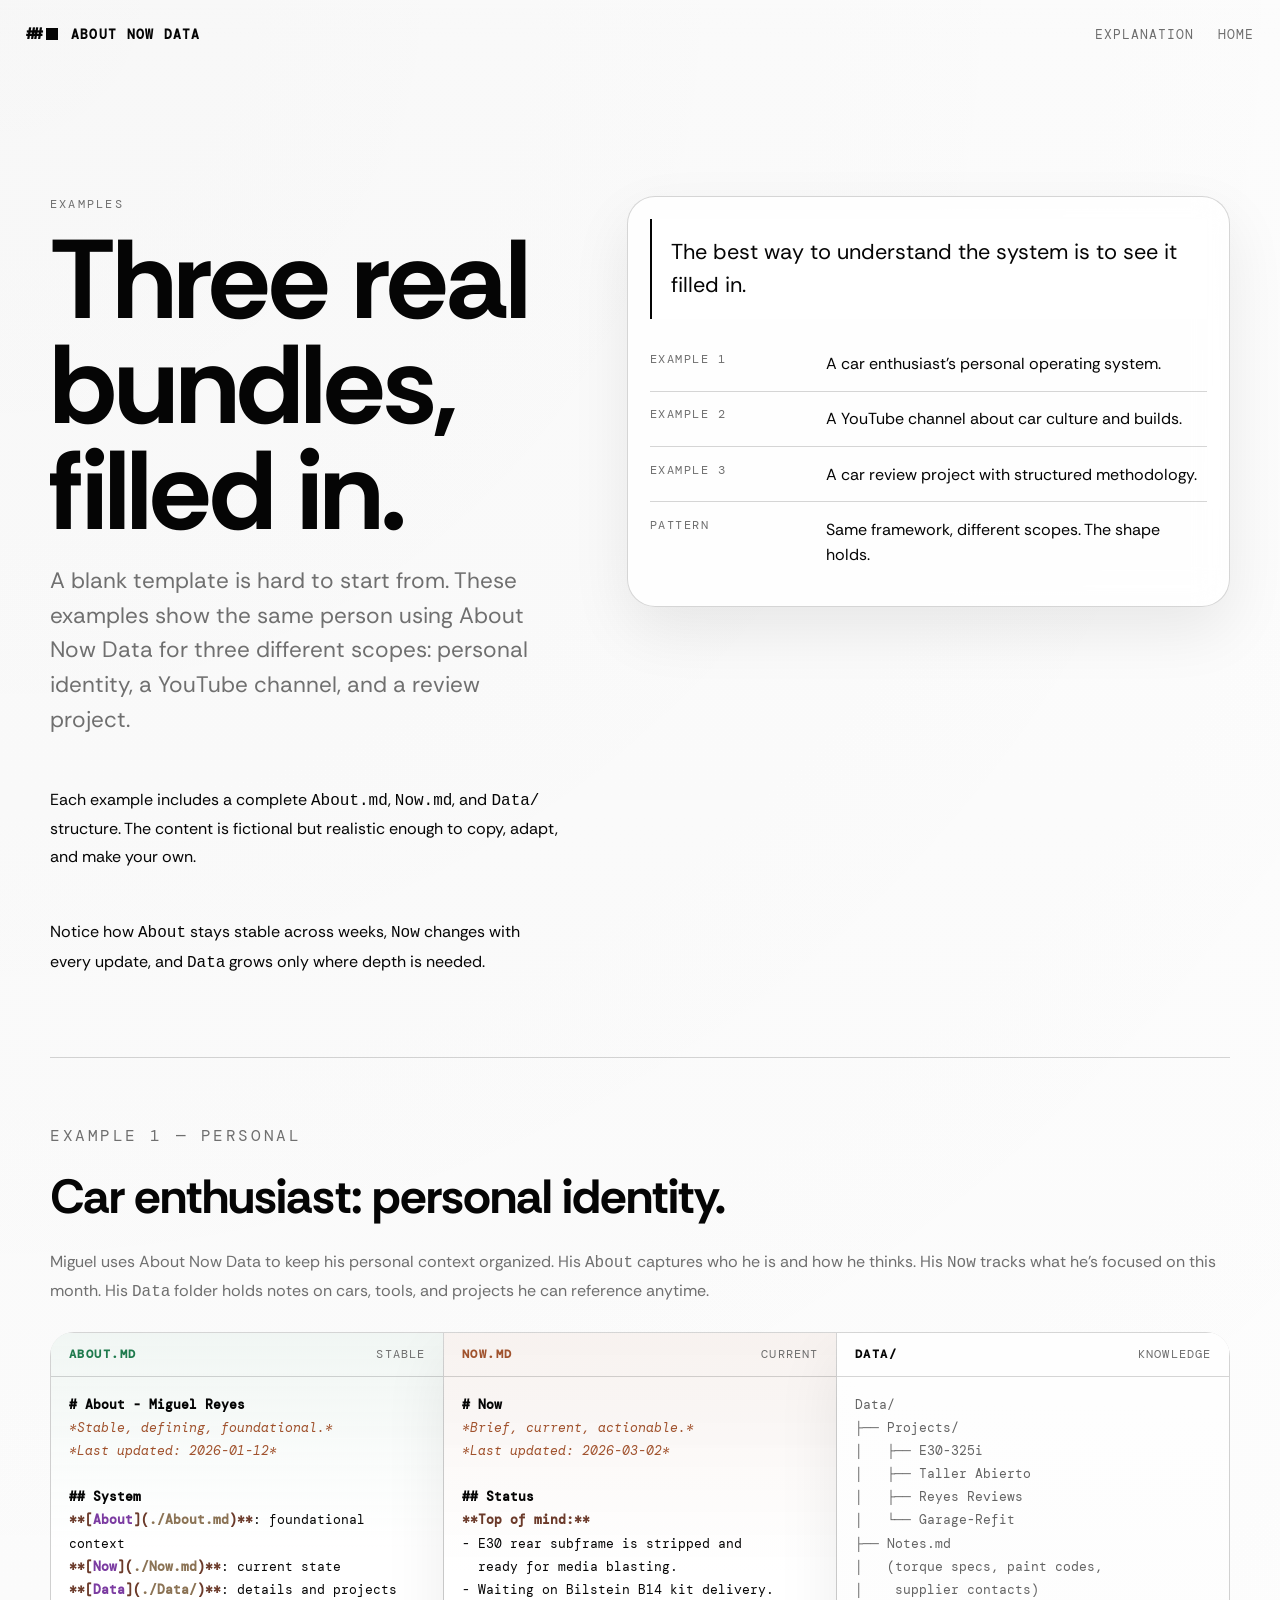
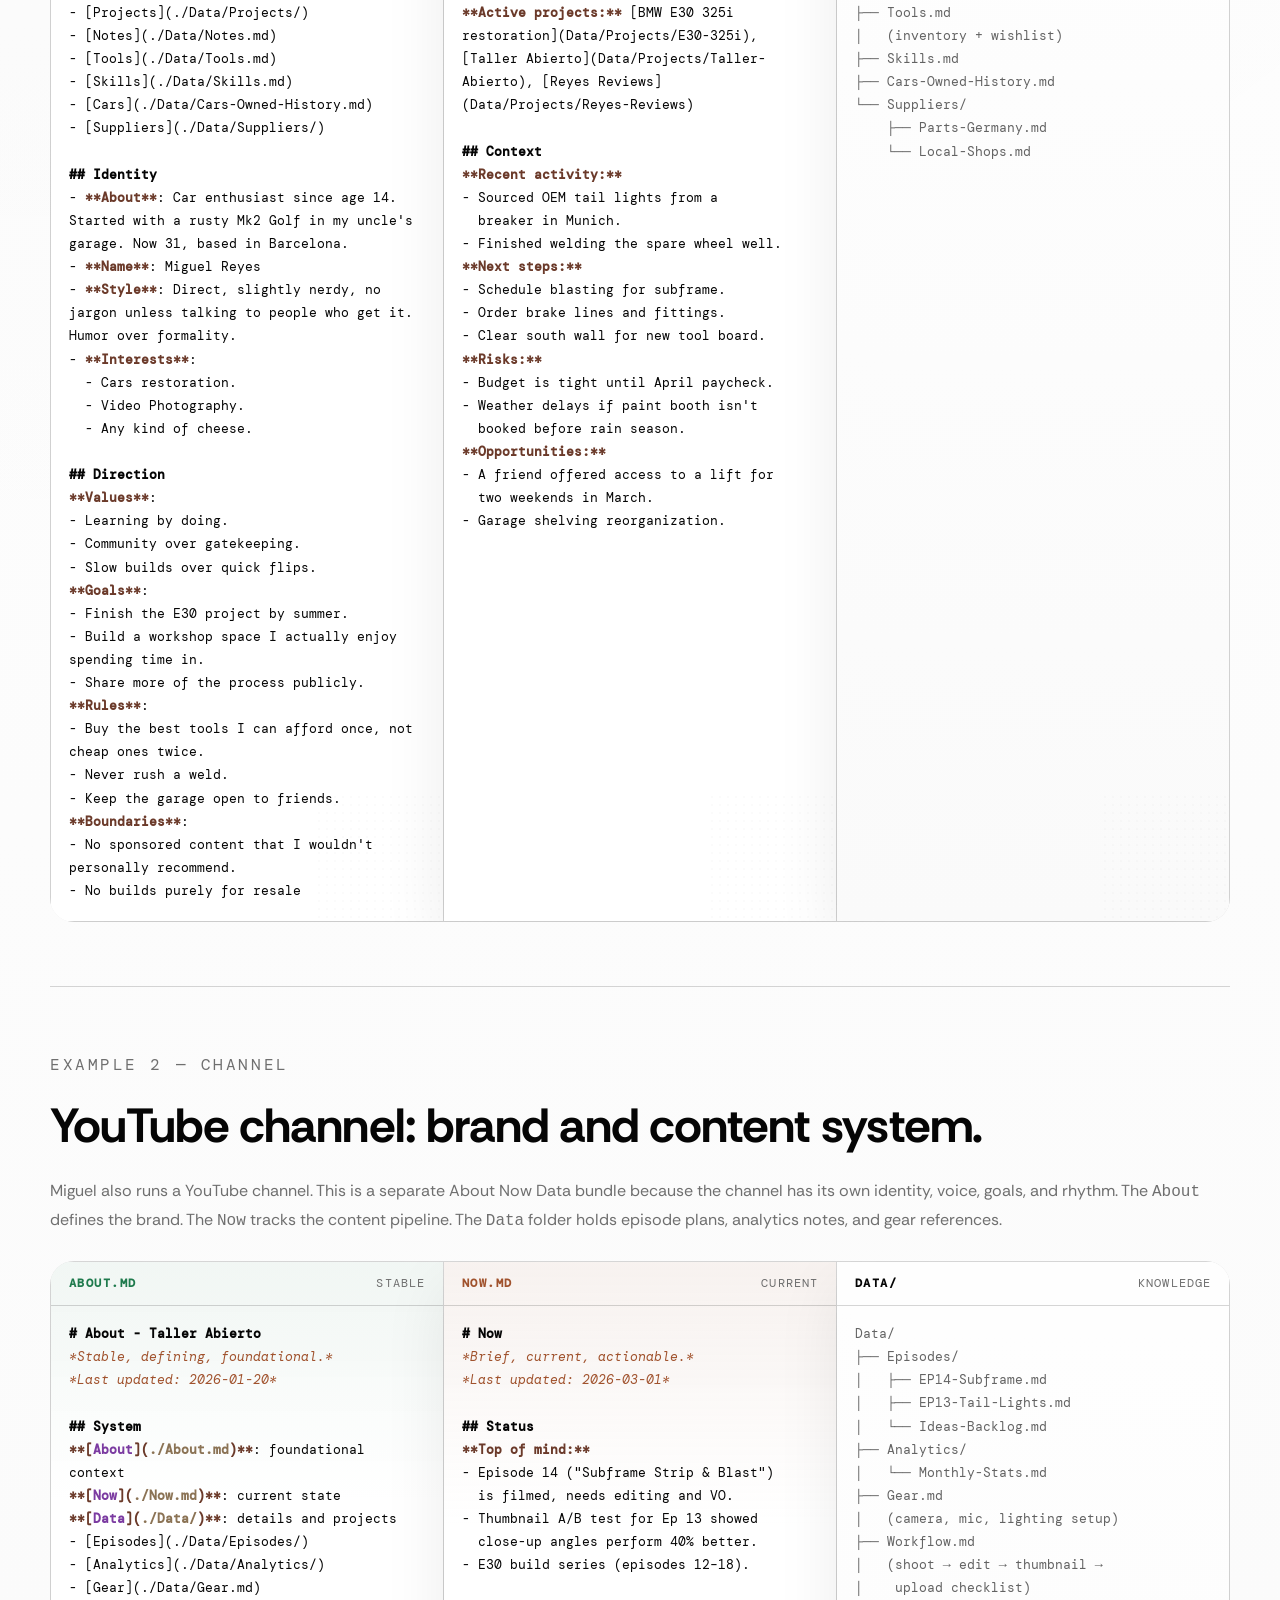
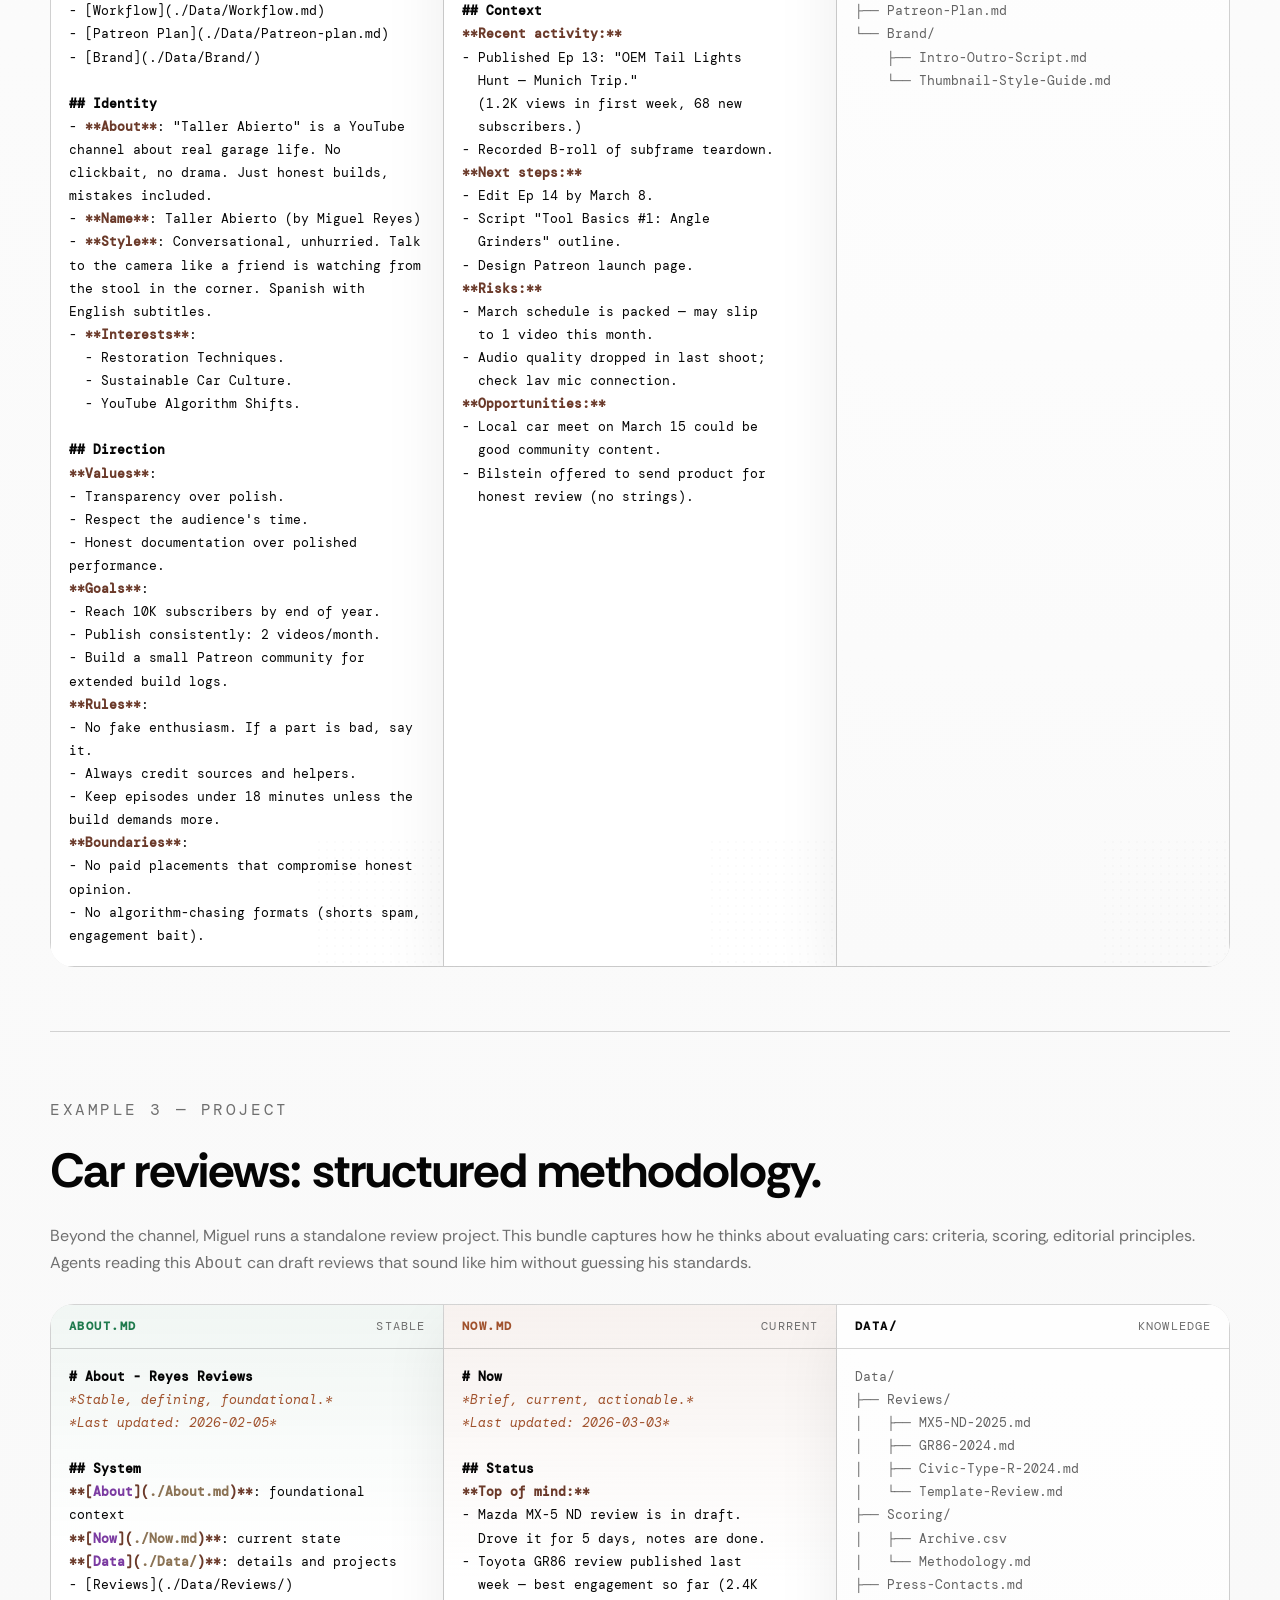
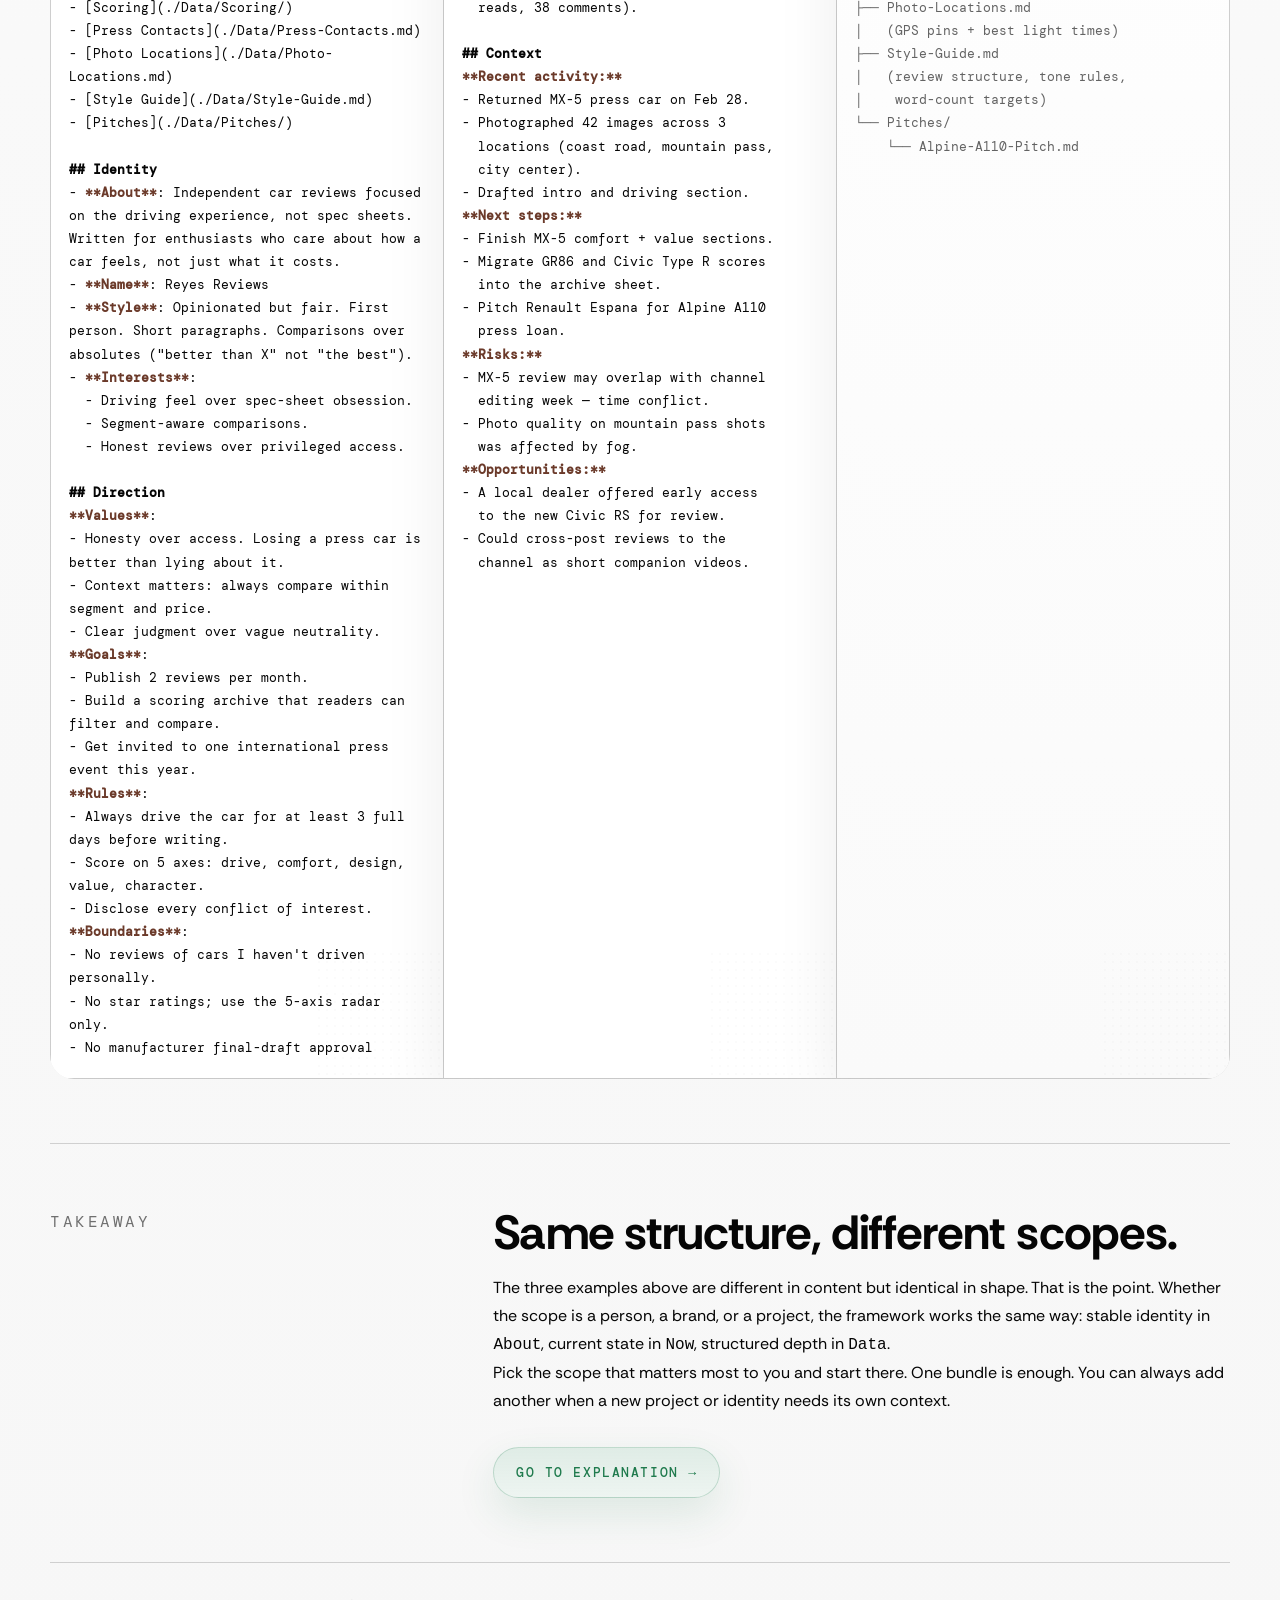
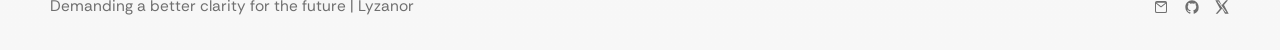
==== examples.html @ 8ea29bd3 "Align public repo with current site" ====
<!DOCTYPE html>
<html lang="en">
  <head>
    <meta charset="UTF-8" />
    <meta name="viewport" content="width=device-width, initial-scale=1.0" />
    <title>Examples | About Now Data</title>
    <link rel="preconnect" href="https://fonts.googleapis.com" />
    <link rel="preconnect" href="https://fonts.gstatic.com" crossorigin />
    <link
      href="https://fonts.googleapis.com/css2?family=DM+Mono:wght@400;500&family=Rethink+Sans:wght@400;500;600;700&display=swap"
      rel="stylesheet"
    />
    <link
      rel="icon"
      href="data:image/svg+xml,%3Csvg xmlns='http://www.w3.org/2000/svg' viewBox='0 0 64 64'%3E%3Crect width='64' height='64' rx='16' fill='%23050505'/%3E%3Cg fill='%23ffffff'%3E%3Crect x='9' y='18' width='4' height='28' rx='1'/%3E%3Crect x='17' y='18' width='4' height='28' rx='1'/%3E%3Crect x='5' y='24' width='20' height='4' rx='1'/%3E%3Crect x='5' y='36' width='20' height='4' rx='1'/%3E%3Crect x='28' y='18' width='4' height='28' rx='1'/%3E%3Crect x='36' y='18' width='4' height='28' rx='1'/%3E%3Crect x='24' y='24' width='20' height='4' rx='1'/%3E%3Crect x='24' y='36' width='20' height='4' rx='1'/%3E%3Crect x='47' y='20' width='12' height='24' rx='1.5'/%3E%3C/g%3E%3C/svg%3E"
    />
    <link rel="stylesheet" href="shared.css" />
    <style>
      /* ── examples.html: page-specific styles ── */

      .example-block {
        display: grid;
        gap: 1.6rem;
      }

      .example-intro {
        display: grid;
        gap: 0.6rem;
      }

      .example-intro p {
        color: var(--muted);
        line-height: 1.7;
      }

      .file-grid {
        display: grid;
        grid-template-columns: repeat(3, minmax(0, 1fr));
        gap: 1px;
        padding: 1px;
        overflow: hidden;
        border-radius: calc(var(--radius) + 2px);
        background: rgba(5, 5, 5, 0.14);
      }

      .file-card {
        position: relative;
        display: grid;
        align-content: start;
        gap: 0;
        border: 0;
        border-radius: 0;
        background: linear-gradient(180deg, rgba(255, 255, 255, 0.98), var(--surface-soft));
        box-shadow: var(--shadow);
        overflow: hidden;
        transition: background-color 150ms var(--ease);
      }

      .file-card::before {
        content: "";
        position: absolute;
        right: -2rem;
        bottom: -2rem;
        width: 10rem;
        height: 10rem;
        background-image: radial-gradient(circle, rgba(5, 5, 5, 0.12) 0.8px, transparent 0.8px);
        background-size: 8px 8px;
        opacity: 0.14;
        pointer-events: none;
      }

      .file-card--about {
        border-color: rgba(31, 122, 77, 0.22);
        background:
          linear-gradient(180deg, rgba(31, 122, 77, 0.06), rgba(255, 255, 255, 0.96) 18%),
          rgba(255, 255, 255, 0.98);
      }

      .file-card--now {
        border-color: rgba(160, 82, 45, 0.18);
        background:
          linear-gradient(180deg, rgba(160, 82, 45, 0.07), rgba(255, 255, 255, 0.96) 20%),
          rgba(255, 255, 255, 0.98);
      }

      .file-card__header {
        display: flex;
        align-items: center;
        justify-content: space-between;
        gap: 1rem;
        padding: 0.85rem 1.1rem;
        border-bottom: 1px solid var(--line);
      }

      .file-card__name {
        font-family: var(--font-mono);
        font-size: 0.78rem;
        letter-spacing: 0.12em;
        text-transform: uppercase;
        font-weight: 600;
      }

      .file-card--about .file-card__name {
        color: var(--accent);
      }

      .file-card--now .file-card__name {
        color: #a0522d;
      }

      .file-card__tag {
        font-family: var(--font-mono);
        font-size: 0.72rem;
        letter-spacing: 0.1em;
        text-transform: uppercase;
        color: var(--muted);
      }

      .file-card__body {
        padding: 1rem 1.1rem 1.2rem;
      }

      .file-card pre {
        margin: 0;
        white-space: pre-wrap;
        word-break: break-word;
        font-family: var(--font-mono);
        font-size: 0.84rem;
        line-height: 1.72;
        color: var(--fg);
      }

      .file-card--data pre {
        color: rgba(5, 5, 5, 0.62);
      }

      .md-h {
        font-weight: 700;
        color: var(--fg);
      }

      .file-card__body b {
        font-weight: 700;
        color: #6b3a2a;
      }

      .md-em {
        font-style: italic;
        color: #a0522d;
      }

      .md-link {
        color: #7b3ba1;
      }

      .md-url {
        color: #8b7355;
      }

      .footer {
        display: flex;
        flex-wrap: nowrap;
        justify-content: space-between;
        align-items: center;
        gap: 1.25rem;
        padding: 2rem 0 0.5rem;
        border-top: 1px solid var(--line);
        color: var(--muted);
        font-family: var(--font-mono);
        font-size: 0.78rem;
        letter-spacing: 0.06em;
        text-transform: uppercase;
      }

      .file-card:hover {
        background: #ffffff;
      }

      .footer__social {
        display: flex;
        align-items: center;
        gap: 0.9rem;
      }

      .footer__social-link {
        display: inline-flex;
        align-items: center;
        justify-content: center;
      }

      .footer__icon {
        width: 1rem;
        height: 1rem;
      }

      .footer__credit {
        margin: 0;
        color: var(--muted);
        font-family: var(--font-sans);
        font-size: 0.96rem;
        letter-spacing: normal;
        line-height: 1.5;
        text-transform: none;
      }

      .examples-next {
        display: flex;
        justify-content: flex-start;
        padding-top: 0.8rem;
      }

      .examples-next__link {
        display: inline-flex;
        align-items: center;
        justify-content: center;
        gap: 0.7rem;
        padding: 1rem 1.35rem;
        border: 1px solid rgba(31, 122, 77, 0.22);
        border-radius: 999px;
        background:
          linear-gradient(180deg, rgba(31, 122, 77, 0.14), rgba(31, 122, 77, 0.08)),
          rgba(255, 255, 255, 0.98);
        color: var(--accent);
        box-shadow: 0 16px 40px rgba(31, 122, 77, 0.12);
        font-family: var(--font-mono);
        font-size: 0.82rem;
        font-weight: 500;
        letter-spacing: 0.12em;
        text-transform: uppercase;
        transition:
          transform 180ms ease,
          box-shadow 180ms ease,
          border-color 180ms ease,
          background 180ms ease;
      }

      .examples-next__link:hover,
      .examples-next__link:focus-visible {
        color: #ffffff;
        border-color: rgba(31, 122, 77, 0.34);
        background: linear-gradient(180deg, #1f7a4d, #17623d);
        box-shadow: 0 22px 46px rgba(31, 122, 77, 0.2);
        transform: translateY(-2px);
      }

      @media (max-width: 980px) {
        .hero,
        .section {
          grid-template-columns: 1fr;
        }

        .hero {
          min-height: auto;
        }

        .file-grid {
          grid-template-columns: 1fr;
        }
      }

      @media (max-width: 640px) {
        .page {
          width: min(calc(100% - 1.25rem), var(--content-width));
          padding-top: 5rem;
        }

        .nav {
          padding: 1rem 0.625rem;
        }

        .nav__brand,
        .nav__link {
          font-size: 0.78rem;
        }

        .nav__links {
          gap: 1rem;
        }

        .panel-grid__row {
          grid-template-columns: 1fr;
        }

        .footer {
          flex-wrap: wrap;
        }
      }
    </style>
  </head>
  <body>
    <nav class="nav" aria-label="Primary">
      <a class="nav__brand" href="index.html" aria-label="About Now Data">
        <span class="brand-mark" aria-hidden="true">
          <span class="brand-mark__hash">##</span>
          <span class="brand-mark__block"></span>
        </span>
        <span class="brand-text">About Now Data</span>
      </a>
      <div class="nav__links">
        <a class="nav__link" href="learn.html">Explanation</a>
        <a class="nav__link" href="index.html">Home</a>
      </div>
    </nav>

    <main class="page">
      <section class="hero" aria-labelledby="examples-title">
        <div>
          <p class="eyebrow">Examples</p>
          <h1 id="examples-title">Three real bundles, filled in.</h1>
          <p class="hero__lead">
            A blank template is hard to start from. These examples show the same person using About Now Data for three
            different scopes: personal identity, a YouTube channel, and a review project.
          </p>
          <div class="hero__summary">
            <p>
              Each example includes a complete <code>About.md</code>, <code>Now.md</code>, and <code>Data/</code>
              structure. The content is fictional but realistic enough to copy, adapt, and make your own.
            </p>
            <p>
              Notice how <code>About</code> stays stable across weeks, <code>Now</code> changes with every update,
              and <code>Data</code> grows only where depth is needed.
            </p>
          </div>
        </div>

        <div class="hero__panel">
          <p class="quote">The best way to understand the system is to see it filled in.</p>
          <dl class="panel-grid">
            <div class="panel-grid__row">
              <dt>Example 1</dt>
              <dd>A car enthusiast's personal operating system.</dd>
            </div>
            <div class="panel-grid__row">
              <dt>Example 2</dt>
              <dd>A YouTube channel about car culture and builds.</dd>
            </div>
            <div class="panel-grid__row">
              <dt>Example 3</dt>
              <dd>A car review project with structured methodology.</dd>
            </div>
            <div class="panel-grid__row">
              <dt>Pattern</dt>
              <dd>Same framework, different scopes. The shape holds.</dd>
            </div>
          </dl>
        </div>
      </section>

      <!-- ─── EXAMPLE 1: Car Enthusiast ─── -->

      <section class="section section--feature" aria-labelledby="example1-title">
        <p class="section__label">Example 1 &mdash; Personal</p>
        <div class="section__body section__body--wide">
          <div class="example-block">
            <div class="example-intro">
              <h2 id="example1-title">Car enthusiast: personal identity.</h2>
              <p>
                Miguel uses About Now Data to keep his personal context organized. His <code>About</code> captures who
                he is and how he thinks. His <code>Now</code> tracks what he's focused on this month. His
                <code>Data</code> folder holds notes on cars, tools, and projects he can reference anytime.
              </p>
            </div>

            <div class="file-grid">
              <article class="file-card file-card--about">
                <header class="file-card__header">
                  <span class="file-card__name">About.md</span>
                  <span class="file-card__tag">Stable</span>
                </header>
                <div class="file-card__body">
                  <pre># About - Miguel Reyes
*Stable, defining, foundational.*
*Last updated: 2026-01-12*

## System
**[About](./About.md)**: foundational context
**[Now](./Now.md)**: current state
**[Data](./Data/)**: details and projects
- [Projects](./Data/Projects/)
- [Notes](./Data/Notes.md)
- [Tools](./Data/Tools.md)
- [Skills](./Data/Skills.md)
- [Cars](./Data/Cars-Owned-History.md)
- [Suppliers](./Data/Suppliers/)

## Identity
- **About**: Car enthusiast since age 14. Started with a rusty Mk2 Golf in my uncle's garage. Now 31, based in Barcelona.
- **Name**: Miguel Reyes
- **Style**: Direct, slightly nerdy, no jargon unless talking to people who get it. Humor over formality.
- **Interests**:
  - Cars restoration.
  - Video Photography.
  - Any kind of cheese.

## Direction
**Values**:
- Learning by doing.
- Community over gatekeeping.
- Slow builds over quick flips.
**Goals**:
- Finish the E30 project by summer.
- Build a workshop space I actually enjoy spending time in.
- Share more of the process publicly.
**Rules**:
- Buy the best tools I can afford once, not cheap ones twice.
- Never rush a weld.
- Keep the garage open to friends.
**Boundaries**:
- No sponsored content that I wouldn't personally recommend.
- No builds purely for resale</pre>
                </div>
              </article>

              <article class="file-card file-card--now">
                <header class="file-card__header">
                  <span class="file-card__name">Now.md</span>
                  <span class="file-card__tag">Current</span>
                </header>
                <div class="file-card__body">
                  <pre># Now
*Brief, current, actionable.*
*Last updated: 2026-03-02*

## Status
**Top of mind:**
- E30 rear subframe is stripped and
  ready for media blasting.
- Waiting on Bilstein B14 kit delivery.
**Active projects:** [BMW E30 325i restoration](Data/Projects/E30-325i), [Taller Abierto](Data/Projects/Taller-Abierto), [Reyes Reviews](Data/Projects/Reyes-Reviews)

## Context
**Recent activity:**
- Sourced OEM tail lights from a
  breaker in Munich.
- Finished welding the spare wheel well.
**Next steps:**
- Schedule blasting for subframe.
- Order brake lines and fittings.
- Clear south wall for new tool board.
**Risks:**
- Budget is tight until April paycheck.
- Weather delays if paint booth isn't
  booked before rain season.
**Opportunities:**
- A friend offered access to a lift for
  two weekends in March.
- Garage shelving reorganization.</pre>
                </div>
              </article>

              <article class="file-card file-card--data">
                <header class="file-card__header">
                  <span class="file-card__name">Data/</span>
                  <span class="file-card__tag">Knowledge</span>
                </header>
                <div class="file-card__body">
                  <pre>Data/
├── Projects/
│   ├── E30-325i
│   ├── Taller Abierto
│   ├── Reyes Reviews
│   └── Garage-Refit
├── Notes.md
│   (torque specs, paint codes,
│    supplier contacts)
├── Tools.md
│   (inventory + wishlist)
├── Skills.md
├── Cars-Owned-History.md
└── Suppliers/
    ├── Parts-Germany.md
    └── Local-Shops.md</pre>
                </div>
              </article>
            </div>
          </div>
        </div>
      </section>

      <!-- ─── EXAMPLE 2: YouTube Channel ─── -->

      <section class="section section--feature" aria-labelledby="example2-title">
        <p class="section__label">Example 2 &mdash; Channel</p>
        <div class="section__body section__body--wide">
          <div class="example-block">
            <div class="example-intro">
              <h2 id="example2-title">YouTube channel: brand and content system.</h2>
              <p>
                Miguel also runs a YouTube channel. This is a separate About Now Data bundle because the channel has
                its own identity, voice, goals, and rhythm. The <code>About</code> defines the brand. The
                <code>Now</code> tracks the content pipeline. The <code>Data</code> folder holds episode plans,
                analytics notes, and gear references.
              </p>
            </div>

            <div class="file-grid">
              <article class="file-card file-card--about">
                <header class="file-card__header">
                  <span class="file-card__name">About.md</span>
                  <span class="file-card__tag">Stable</span>
                </header>
                <div class="file-card__body">
                  <pre># About - Taller Abierto
*Stable, defining, foundational.*
*Last updated: 2026-01-20*

## System
**[About](./About.md)**: foundational context
**[Now](./Now.md)**: current state
**[Data](./Data/)**: details and projects
- [Episodes](./Data/Episodes/)
- [Analytics](./Data/Analytics/)
- [Gear](./Data/Gear.md)
- [Workflow](./Data/Workflow.md)
- [Patreon Plan](./Data/Patreon-plan.md)
- [Brand](./Data/Brand/)

## Identity
- **About**: "Taller Abierto" is a YouTube channel about real garage life. No clickbait, no drama. Just honest builds, mistakes included.
- **Name**: Taller Abierto (by Miguel Reyes)
- **Style**: Conversational, unhurried. Talk to the camera like a friend is watching from the stool in the corner. Spanish with English subtitles.
- **Interests**:
  - Restoration Techniques.
  - Sustainable Car Culture.
  - YouTube Algorithm Shifts.

## Direction
**Values**:
- Transparency over polish.
- Respect the audience's time.
- Honest documentation over polished performance.
**Goals**:
- Reach 10K subscribers by end of year.
- Publish consistently: 2 videos/month.
- Build a small Patreon community for extended build logs.
**Rules**:
- No fake enthusiasm. If a part is bad, say it.
- Always credit sources and helpers.
- Keep episodes under 18 minutes unless the build demands more.
**Boundaries**:
- No paid placements that compromise honest opinion.
- No algorithm-chasing formats (shorts spam, engagement bait).</pre>
                </div>
              </article>

              <article class="file-card file-card--now">
                <header class="file-card__header">
                  <span class="file-card__name">Now.md</span>
                  <span class="file-card__tag">Current</span>
                </header>
                <div class="file-card__body">
                  <pre># Now
*Brief, current, actionable.*
*Last updated: 2026-03-01*

## Status
**Top of mind:**
- Episode 14 ("Subframe Strip &amp; Blast")
  is filmed, needs editing and VO.
- Thumbnail A/B test for Ep 13 showed
  close-up angles perform 40% better.
- E30 build series (episodes 12–18).

## Context
**Recent activity:**
- Published Ep 13: "OEM Tail Lights
  Hunt — Munich Trip."
  (1.2K views in first week, 68 new
  subscribers.)
- Recorded B-roll of subframe teardown.
**Next steps:**
- Edit Ep 14 by March 8.
- Script "Tool Basics #1: Angle
  Grinders" outline.
- Design Patreon launch page.
**Risks:**
- March schedule is packed — may slip
  to 1 video this month.
- Audio quality dropped in last shoot;
  check lav mic connection.
**Opportunities:**
- Local car meet on March 15 could be
  good community content.
- Bilstein offered to send product for
  honest review (no strings).</pre>
                </div>
              </article>

              <article class="file-card file-card--data">
                <header class="file-card__header">
                  <span class="file-card__name">Data/</span>
                  <span class="file-card__tag">Knowledge</span>
                </header>
                <div class="file-card__body">
                  <pre>Data/
├── Episodes/
│   ├── EP14-Subframe.md
│   ├── EP13-Tail-Lights.md
│   └── Ideas-Backlog.md
├── Analytics/
│   └── Monthly-Stats.md
├── Gear.md
│   (camera, mic, lighting setup)
├── Workflow.md
│   (shoot → edit → thumbnail →
│    upload checklist)
├── Patreon-Plan.md
└── Brand/
    ├── Intro-Outro-Script.md
    └── Thumbnail-Style-Guide.md</pre>
                </div>
              </article>
            </div>
          </div>
        </div>
      </section>

      <!-- ─── EXAMPLE 3: Car Reviews ─── -->

      <section class="section section--feature" aria-labelledby="example3-title">
        <p class="section__label">Example 3 &mdash; Project</p>
        <div class="section__body section__body--wide">
          <div class="example-block">
            <div class="example-intro">
              <h2 id="example3-title">Car reviews: structured methodology.</h2>
              <p>
                Beyond the channel, Miguel runs a standalone review project. This bundle captures how he thinks about
                evaluating cars: criteria, scoring, editorial principles. Agents reading this <code>About</code>
                can draft reviews that sound like him without guessing his standards.
              </p>
            </div>

            <div class="file-grid">
              <article class="file-card file-card--about">
                <header class="file-card__header">
                  <span class="file-card__name">About.md</span>
                  <span class="file-card__tag">Stable</span>
                </header>
                <div class="file-card__body">
                  <pre># About - Reyes Reviews
*Stable, defining, foundational.*
*Last updated: 2026-02-05*

## System
**[About](./About.md)**: foundational context
**[Now](./Now.md)**: current state
**[Data](./Data/)**: details and projects
- [Reviews](./Data/Reviews/)
- [Scoring](./Data/Scoring/)
- [Press Contacts](./Data/Press-Contacts.md)
- [Photo Locations](./Data/Photo-Locations.md)
- [Style Guide](./Data/Style-Guide.md)
- [Pitches](./Data/Pitches/)

## Identity
- **About**: Independent car reviews focused on the driving experience, not spec sheets. Written for enthusiasts who care about how a car feels, not just what it costs.
- **Name**: Reyes Reviews
- **Style**: Opinionated but fair. First person. Short paragraphs. Comparisons over absolutes ("better than X" not "the best").
- **Interests**:
  - Driving feel over spec-sheet obsession.
  - Segment-aware comparisons.
  - Honest reviews over privileged access.

## Direction
**Values**:
- Honesty over access. Losing a press car is better than lying about it.
- Context matters: always compare within segment and price.
- Clear judgment over vague neutrality.
**Goals**:
- Publish 2 reviews per month.
- Build a scoring archive that readers can filter and compare.
- Get invited to one international press event this year.
**Rules**:
- Always drive the car for at least 3 full days before writing.
- Score on 5 axes: drive, comfort, design, value, character.
- Disclose every conflict of interest.
**Boundaries**:
- No reviews of cars I haven't driven personally.
- No star ratings; use the 5-axis radar only.
- No manufacturer final-draft approval</pre>
                </div>
              </article>

              <article class="file-card file-card--now">
                <header class="file-card__header">
                  <span class="file-card__name">Now.md</span>
                  <span class="file-card__tag">Current</span>
                </header>
                <div class="file-card__body">
                  <pre># Now
*Brief, current, actionable.*
*Last updated: 2026-03-03*

## Status
**Top of mind:**
- Mazda MX-5 ND review is in draft.
  Drove it for 5 days, notes are done.
- Toyota GR86 review published last
  week — best engagement so far (2.4K
  reads, 38 comments).

## Context
**Recent activity:**
- Returned MX-5 press car on Feb 28.
- Photographed 42 images across 3
  locations (coast road, mountain pass,
  city center).
- Drafted intro and driving section.
**Next steps:**
- Finish MX-5 comfort + value sections.
- Migrate GR86 and Civic Type R scores
  into the archive sheet.
- Pitch Renault Espana for Alpine A110
  press loan.
**Risks:**
- MX-5 review may overlap with channel
  editing week — time conflict.
- Photo quality on mountain pass shots
  was affected by fog.
**Opportunities:**
- A local dealer offered early access
  to the new Civic RS for review.
- Could cross-post reviews to the
  channel as short companion videos.</pre>
                </div>
              </article>

              <article class="file-card file-card--data">
                <header class="file-card__header">
                  <span class="file-card__name">Data/</span>
                  <span class="file-card__tag">Knowledge</span>
                </header>
                <div class="file-card__body">
                  <pre>Data/
├── Reviews/
│   ├── MX5-ND-2025.md
│   ├── GR86-2024.md
│   ├── Civic-Type-R-2024.md
│   └── Template-Review.md
├── Scoring/
│   ├── Archive.csv
│   └── Methodology.md
├── Press-Contacts.md
├── Photo-Locations.md
│   (GPS pins + best light times)
├── Style-Guide.md
│   (review structure, tone rules,
│    word-count targets)
└── Pitches/
    └── Alpine-A110-Pitch.md</pre>
                </div>
              </article>
            </div>
          </div>
        </div>
      </section>

      <!-- ─── Closing ─── -->

      <section class="section" aria-labelledby="takeaway-title">
        <p class="section__label">Takeaway</p>
        <div class="section__body">
          <h2 id="takeaway-title">Same structure, different scopes.</h2>
          <p>
            The three examples above are different in content but identical in shape. That is the point. Whether the
            scope is a person, a brand, or a project, the framework works the same way: stable identity in
            <code>About</code>, current state in <code>Now</code>, structured depth in <code>Data</code>.
          </p>
          <p>
            Pick the scope that matters most to you and start there. One bundle is enough. You can always add another
            when a new project or identity needs its own context.
          </p>
          <div class="examples-next">
            <a class="examples-next__link" href="learn.html">Go to Explanation →</a>
          </div>
        </div>
      </section>

      <footer class="footer">
        <p class="footer__credit">Demanding a better clarity for the future | Lyzanor</p>
        <div class="footer__social" aria-label="Links">
          <a class="footer__social-link" href="mailto:lyzanor@gmail.com" aria-label="Email">
            <svg class="footer__icon" viewBox="0 0 24 24" aria-hidden="true">
              <path
                fill="currentColor"
                d="M3 5.75A2.75 2.75 0 0 1 5.75 3h12.5A2.75 2.75 0 0 1 21 5.75v12.5A2.75 2.75 0 0 1 18.25 21H5.75A2.75 2.75 0 0 1 3 18.25V5.75Zm2.2-.25 6.8 5.44 6.8-5.44H5.2Zm14.3 1.28-6.87 5.49a1 1 0 0 1-1.25 0L4.5 6.78v11.47c0 .69.56 1.25 1.25 1.25h12.5c.69 0 1.25-.56 1.25-1.25V6.78Z"
              />
            </svg>
          </a>
          <a class="footer__social-link" href="https://github.com/Lyzanor/aboutnowdata" target="_blank" rel="noreferrer" aria-label="GitHub">
            <svg class="footer__icon" viewBox="0 0 24 24" aria-hidden="true">
              <path
                fill="currentColor"
                d="M12 2C6.48 2 2 6.59 2 12.25c0 4.52 2.87 8.35 6.84 9.7.5.1.66-.22.66-.49 0-.24-.01-1.04-.01-1.89-2.78.62-3.37-1.21-3.37-1.21-.45-1.2-1.11-1.51-1.11-1.51-.91-.64.07-.63.07-.63 1 .07 1.53 1.06 1.53 1.06.9 1.57 2.36 1.12 2.94.86.09-.67.35-1.12.63-1.38-2.22-.26-4.56-1.15-4.56-5.1 0-1.13.39-2.05 1.03-2.77-.1-.26-.45-1.31.1-2.74 0 0 .84-.28 2.75 1.06A9.3 9.3 0 0 1 12 6.93c.85 0 1.71.12 2.51.35 1.91-1.34 2.75-1.06 2.75-1.06.55 1.43.2 2.48.1 2.74.64.72 1.03 1.64 1.03 2.77 0 3.96-2.34 4.83-4.57 5.09.36.32.69.95.69 1.92 0 1.38-.01 2.5-.01 2.84 0 .27.17.59.67.49A10.25 10.25 0 0 0 22 12.25C22 6.59 17.52 2 12 2Z"
              />
            </svg>
          </a>
          <a class="footer__social-link" href="https://x.com/lyzanor" target="_blank" rel="noreferrer" aria-label="X">
            <svg class="footer__icon" viewBox="0 0 24 24" aria-hidden="true">
              <path
                fill="currentColor"
                d="M18.244 2H21l-6.02 6.88L22 22h-5.48l-4.3-7.91L5.3 22H2.54l6.44-7.37L2 2h5.62l3.89 7.26L18.244 2Zm-.97 18h1.53L6.8 3.9H5.16L17.274 20Z"
              />
            </svg>
          </a>
        </div>
      </footer>
    </main>

    <script>
      function highlightMarkdown(text) {
        let html = text
          .replace(/&/g, "&amp;")
          .replace(/</g, "&lt;")
          .replace(/>/g, "&gt;");

        html = html.replace(/^(#{1,6}\s.*)$/gm, '<span class="md-h">$1</span>');
        html = html.replace(
          /\*\*\[([^\]]+)\]\(([^)]+)\)\*\*/g,
          '<b>**[<span class="md-link">$1</span>](<span class="md-url">$2</span>)**</b>'
        );
        html = html.replace(/\*\*([^*]+?)\*\*/g, "<b>**$1**</b>");
        html = html.replace(/(?<!\*)\*([^*\n]+?)\*(?!\*)/g, '<em class="md-em">*$1*</em>');

        return html;
      }

      document.querySelectorAll(".file-card pre").forEach((block) => {
        block.innerHTML = highlightMarkdown(block.textContent);
      });
    </script>
  </body>
</html>
---- shared.css ----
/* ── shared.css ── base tokens, resets, nav, layout, hero, section, footer ── */

:root {
  --bg: #ffffff;
  --fg: #050505;
  --muted: #6f6f6f;
  --accent: #1f7a4d;
  --line: rgba(5, 5, 5, 0.16);
  --line-strong: rgba(5, 5, 5, 0.28);
  --surface: rgba(255, 255, 255, 0.76);
  --surface-soft: #fafafa;
  --paper: #fbfbfb;
  --paper-muted: #f3f3f3;
  --radius: 22px;
  --shadow: 0 24px 60px rgba(5, 5, 5, 0.08);
  --content-width: 1180px;
  --nav-pad: clamp(1.25rem, 2vw, 2rem);
  --font-sans: "Rethink Sans", "Segoe UI", sans-serif;
  --font-display: "Rethink Sans", "Segoe UI", sans-serif;
  --font-mono: "DM Mono", ui-monospace, monospace;
  --ease: cubic-bezier(0.4, 0, 0.2, 1);
}

* {
  box-sizing: border-box;
}

html {
  scroll-behavior: smooth;
}

body {
  margin: 0;
  min-height: 100vh;
  background:
    radial-gradient(circle at top left, rgba(5, 5, 5, 0.03), transparent 34%),
    linear-gradient(180deg, #ffffff 0%, #f7f7f7 100%);
  color: var(--fg);
  font-family: var(--font-sans);
  text-rendering: optimizeLegibility;
}

a {
  color: inherit;
  text-decoration: none;
}

/* ── Nav ── */

.nav {
  position: sticky;
  top: 0;
  z-index: 20;
  display: flex;
  justify-content: space-between;
  align-items: center;
  padding: var(--nav-pad);
  mix-blend-mode: multiply;
}

.nav::before {
  content: "";
  position: absolute;
  inset: 0;
  background: linear-gradient(180deg, rgba(255, 255, 255, 0.96), rgba(255, 255, 255, 0.8), rgba(255, 255, 255, 0));
  z-index: -1;
  pointer-events: none;
}

.nav__brand,
.nav__link {
  font-family: var(--font-mono);
  font-size: 0.8rem;
  letter-spacing: 0.08em;
  text-transform: uppercase;
}

.nav__brand {
  display: inline-flex;
  align-items: center;
  gap: 0.78rem;
  font-weight: 650;
}

.brand-mark {
  display: inline-flex;
  align-items: center;
  gap: 0.3rem;
  color: var(--fg);
}

.brand-mark__hash {
  font-size: 1rem;
  font-weight: 700;
  letter-spacing: -0.14em;
  line-height: 1;
}

.brand-mark__block {
  width: 0.78rem;
  height: 0.78rem;
  background: currentColor;
}

.brand-text {
  letter-spacing: 0.1em;
}

.nav__links {
  display: flex;
  gap: 1.5rem;
}

.nav__link {
  color: var(--muted);
}

.nav__link:hover,
.nav__link:focus-visible,
.footer a:hover,
.footer a:focus-visible {
  color: var(--fg);
}

/* ── Page layout ── */

.page {
  width: min(calc(100% - 2rem), var(--content-width));
  margin: 0 auto;
  padding: 6rem 0 2.5rem;
}

/* ── Hero ── */

.hero {
  display: grid;
  grid-template-columns: minmax(0, 0.92fr) minmax(0, 1.08fr);
  gap: clamp(2.5rem, 5vw, 5.5rem);
  align-items: start;
  min-height: calc(100vh - 10rem);
  padding: 2rem 0 4rem;
}

.eyebrow {
  margin: 0 0 1rem;
  font-family: var(--font-mono);
  font-size: 0.78rem;
  letter-spacing: 0.18em;
  text-transform: uppercase;
  color: var(--muted);
}

h1 {
  margin: 0;
  font-family: var(--font-display);
  font-size: clamp(3.2rem, 10vw, 7rem);
  line-height: 0.94;
  letter-spacing: -0.02em;
}

.hero__lead {
  max-width: 36rem;
  margin: 1.25rem 0 0;
  font-size: clamp(1.08rem, 2vw, 1.4rem);
  line-height: 1.55;
  color: var(--muted);
}

.hero__summary {
  display: grid;
  gap: 1rem;
  max-width: 32rem;
  margin-top: 2rem;
  font-size: 1rem;
  line-height: 1.72;
}

/* ── Hero panel ── */

.hero__panel {
  display: grid;
  gap: 1rem;
  padding: 1.35rem;
  border: 1px solid var(--line);
  border-radius: calc(var(--radius) + 6px);
  background: var(--surface);
  backdrop-filter: blur(16px);
  box-shadow: var(--shadow);
}

.quote {
  margin: 0;
  padding: 1.1rem 1.2rem;
  border-left: 2px solid var(--fg);
  background: rgba(255, 255, 255, 0.68);
  font-size: clamp(1.05rem, 2vw, 1.35rem);
  line-height: 1.5;
}

.panel-grid {
  display: grid;
  gap: 0.9rem;
}

.panel-grid__row {
  display: grid;
  grid-template-columns: minmax(7rem, 10rem) 1fr;
  gap: 1rem;
  padding-top: 0.9rem;
  border-top: 1px solid var(--line);
}

.panel-grid__row:first-child {
  padding-top: 0;
  border-top: 0;
}

.panel-grid dt {
  margin: 0;
  color: var(--muted);
  font-family: var(--font-mono);
  font-size: 0.78rem;
  letter-spacing: 0.12em;
  text-transform: uppercase;
}

.panel-grid dd {
  margin: 0;
  font-size: 1rem;
  line-height: 1.6;
}

/* ── Section ── */

.section {
  display: grid;
  grid-template-columns: minmax(0, 0.34fr) minmax(0, 0.66fr);
  gap: clamp(2rem, 5vw, 5rem);
  padding: 4rem 0;
  border-top: 1px solid var(--line);
}

.section--feature {
  grid-template-columns: 1fr;
  gap: 1.35rem;
}

.section__label {
  margin: 0;
  font-family: var(--font-mono);
  font-size: 0.78rem;
  letter-spacing: 0.16em;
  text-transform: uppercase;
  color: var(--muted);
}

.section__body {
  max-width: 48rem;
}

.section__body--wide {
  max-width: none;
}

.section h2 {
  margin: 0 0 1rem;
  font-family: var(--font-display);
  font-size: clamp(1.95rem, 4vw, 3rem);
  line-height: 1.05;
  letter-spacing: -0.02em;
}

.section p {
  margin: 0;
  font-size: 1rem;
  line-height: 1.75;
}

.section__body > * + * {
  margin-top: 1.2rem;
}

/* ── Footer ── */

.footer {
  display: flex;
  flex-wrap: nowrap;
  justify-content: space-between;
  align-items: center;
  gap: 1.25rem;
  padding: 2rem 0 0.5rem;
  border-top: 1px solid var(--line);
  color: var(--muted);
  font-family: var(--font-mono);
  font-size: 0.78rem;
  letter-spacing: 0.06em;
  text-transform: uppercase;
}

.footer__social {
  display: flex;
  align-items: center;
  gap: 0.9rem;
}

.footer__social-link {
  display: inline-flex;
  align-items: center;
  justify-content: center;
}

.footer__icon {
  width: 1rem;
  height: 1rem;
}

.footer__credit {
  margin: 0;
  color: var(--muted);
  font-family: var(--font-sans);
  font-size: 0.96rem;
  letter-spacing: normal;
  line-height: 1.5;
  text-transform: none;
}

/* ── Media queries ── */

@media (max-width: 980px) {
  .hero,
  .section {
    grid-template-columns: 1fr;
  }

  .hero {
    min-height: auto;
  }
}

@media (max-width: 640px) {
  .page {
    width: min(calc(100% - 1.25rem), var(--content-width));
    padding-top: 5rem;
  }

  .nav {
    padding: 1rem 0.625rem;
  }

  .nav__brand,
  .nav__link {
    font-size: 0.78rem;
  }

  .nav__links {
    gap: 1rem;
  }

  .panel-grid__row {
    grid-template-columns: 1fr;
  }

  .footer {
    flex-wrap: wrap;
  }
}
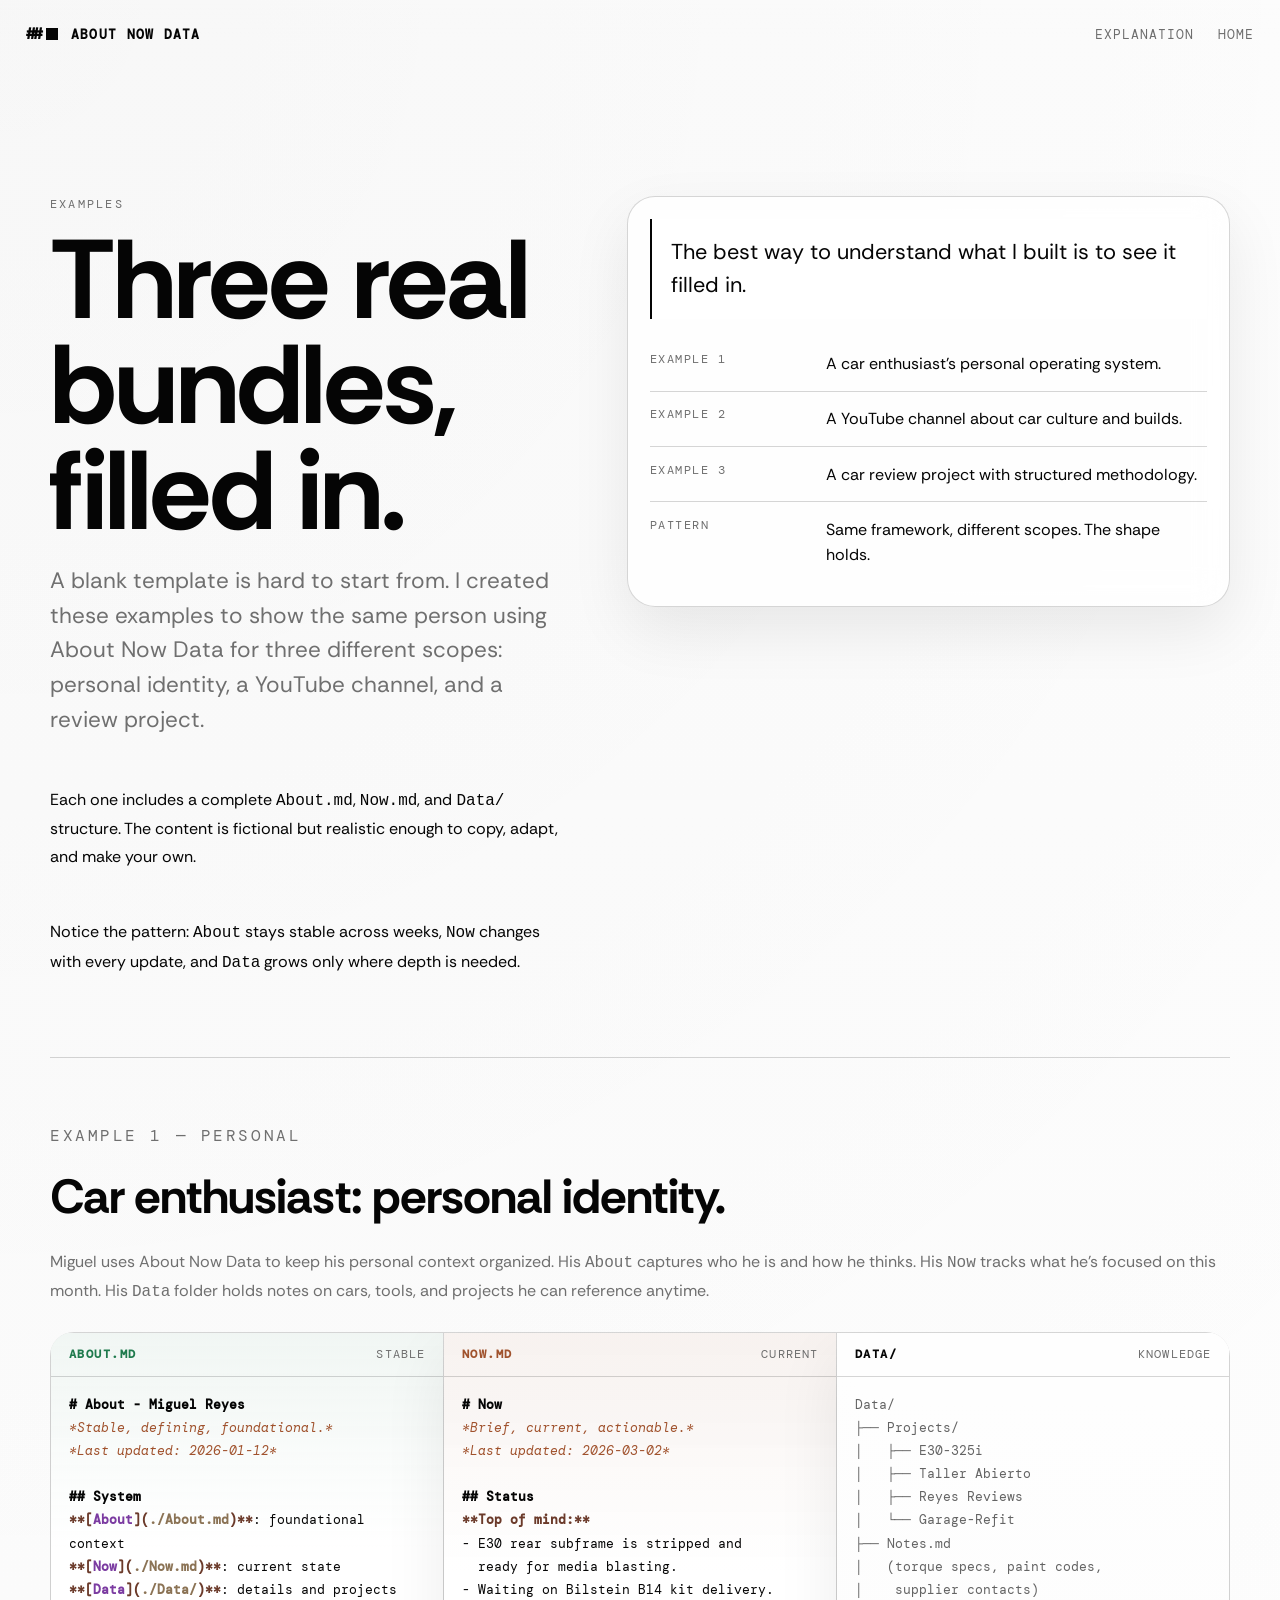
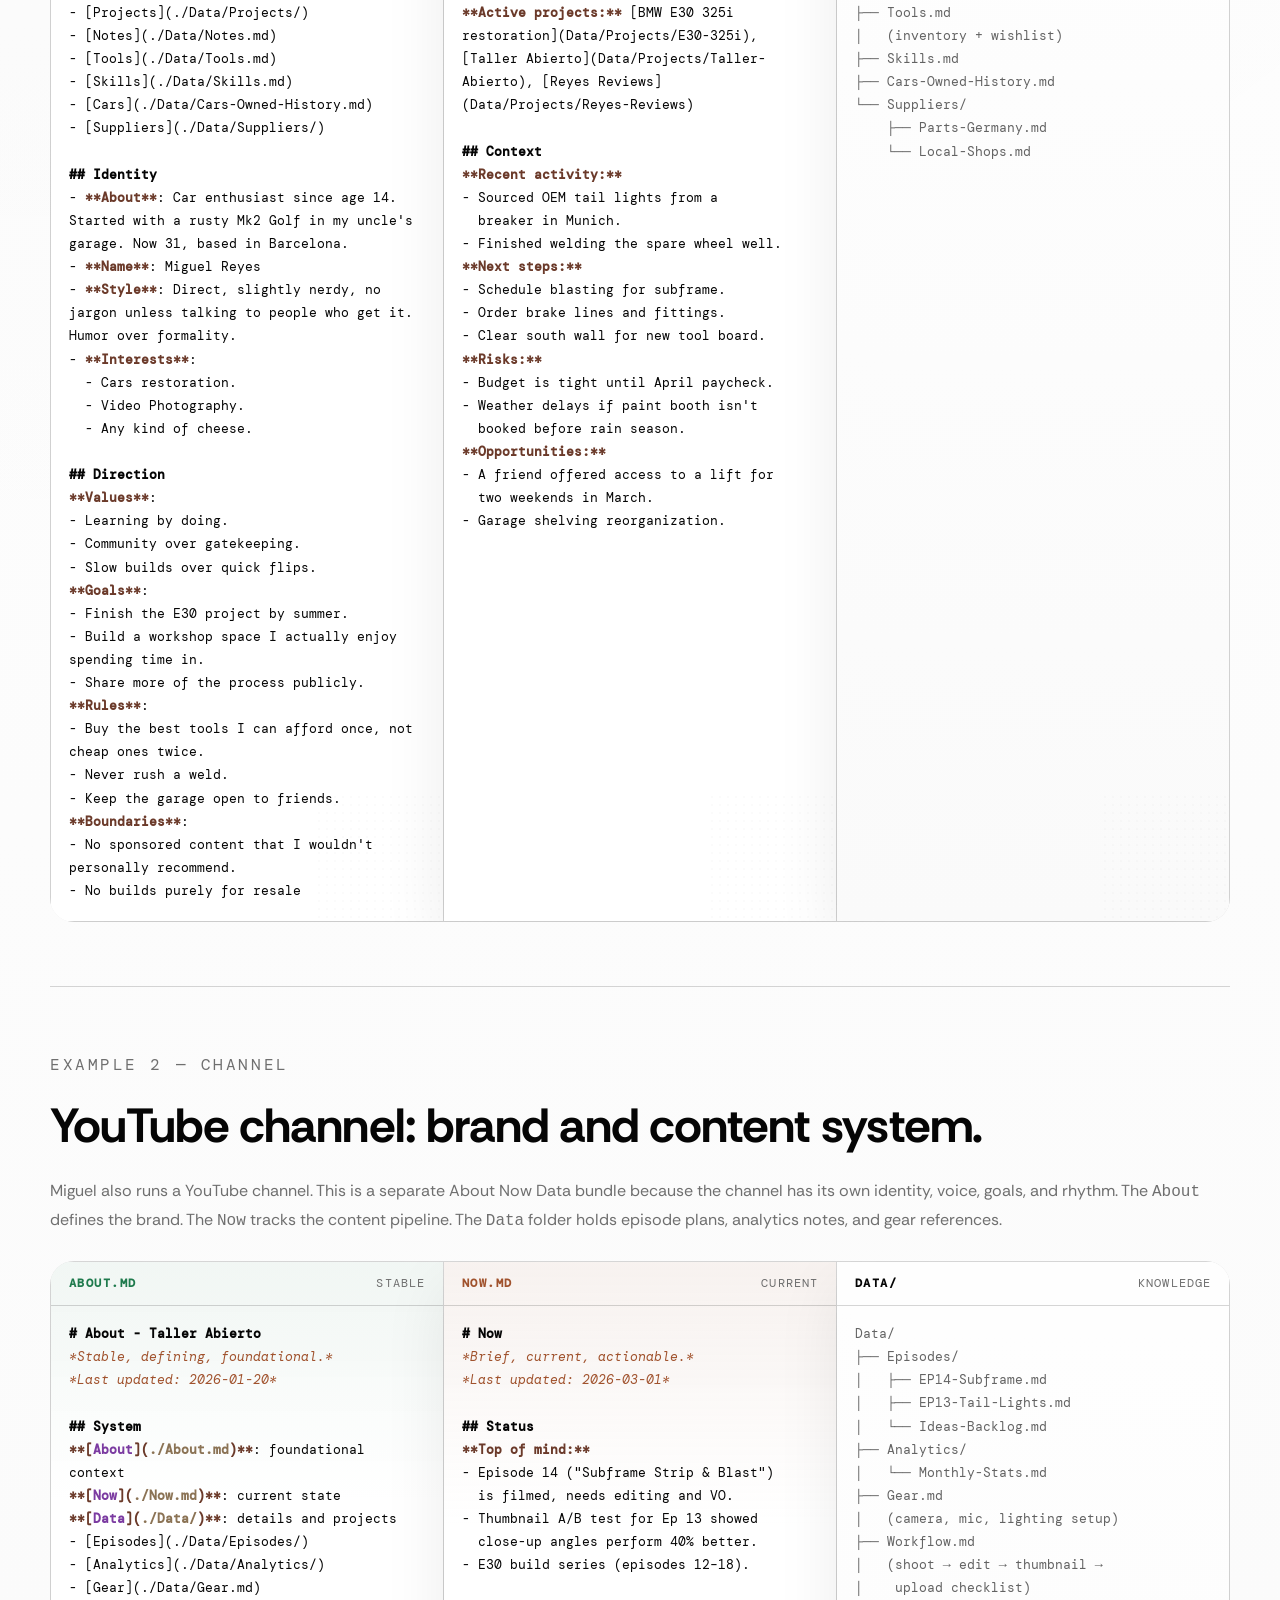
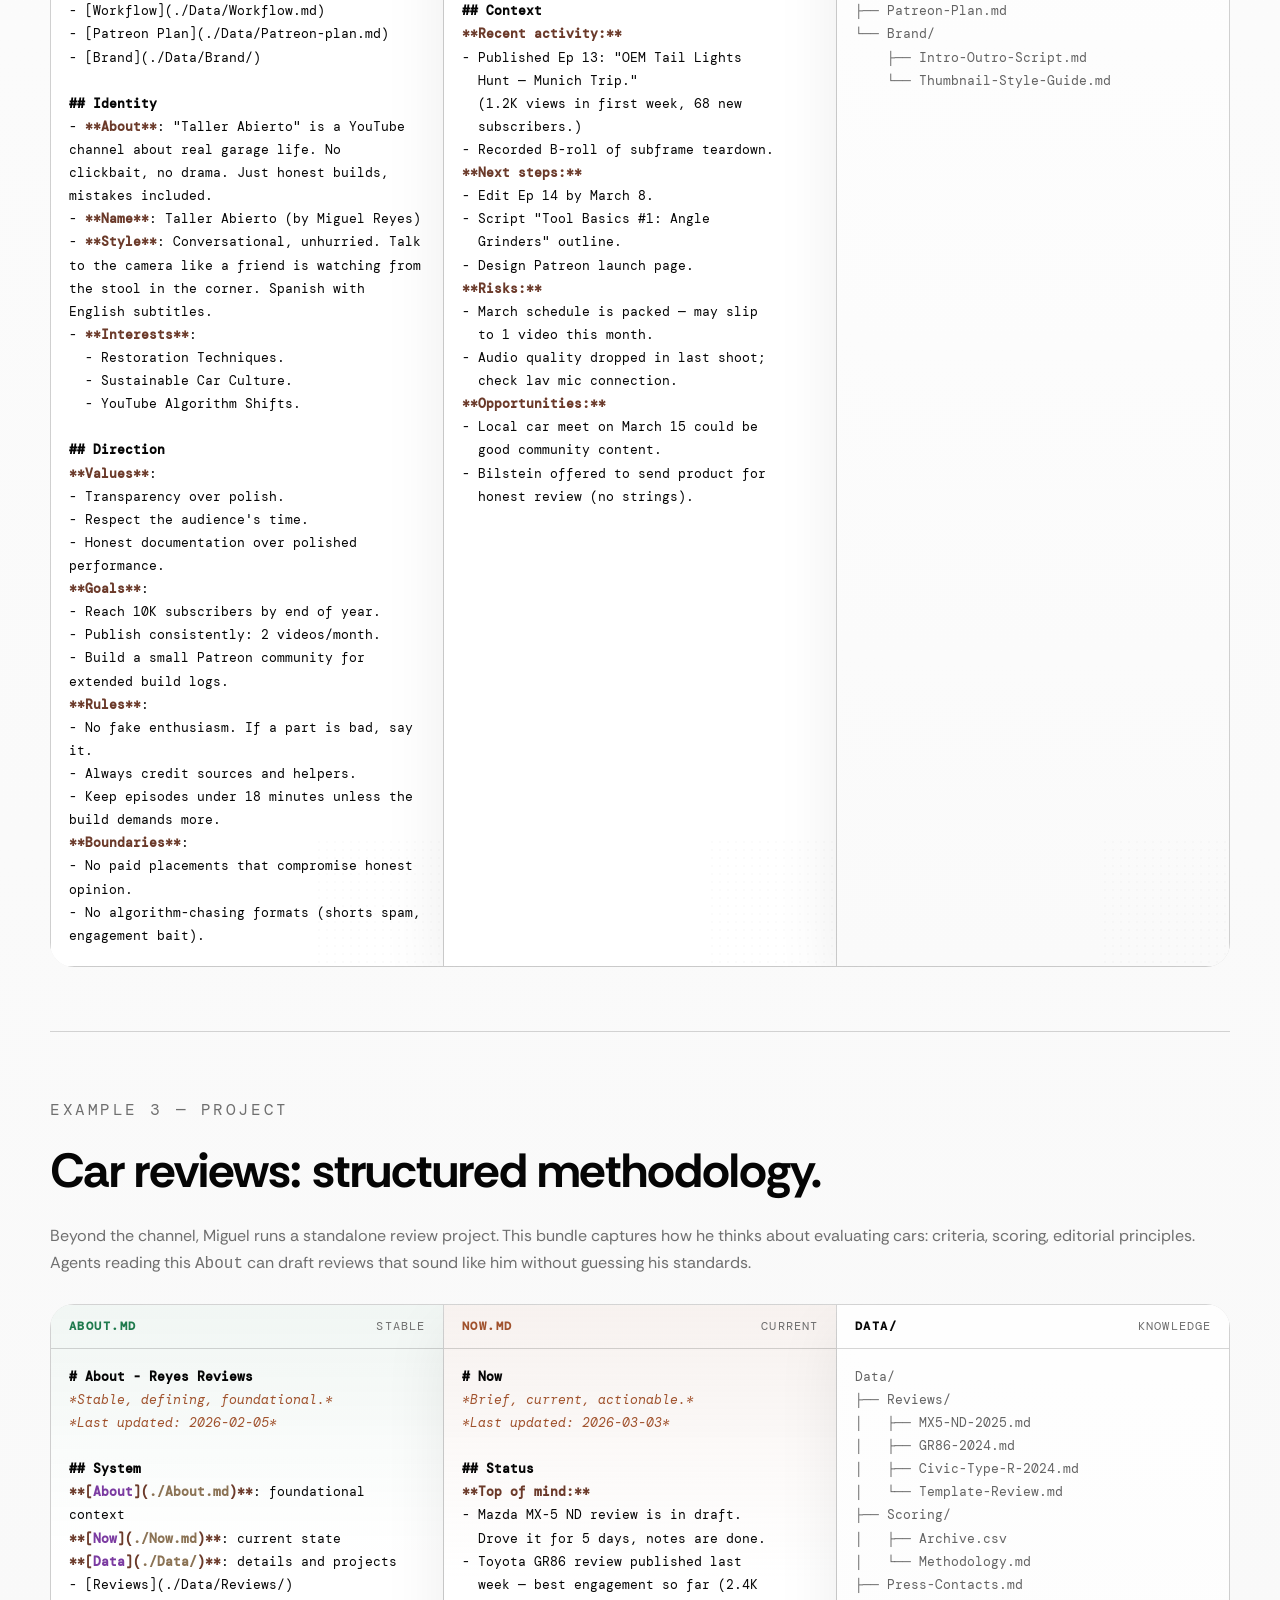
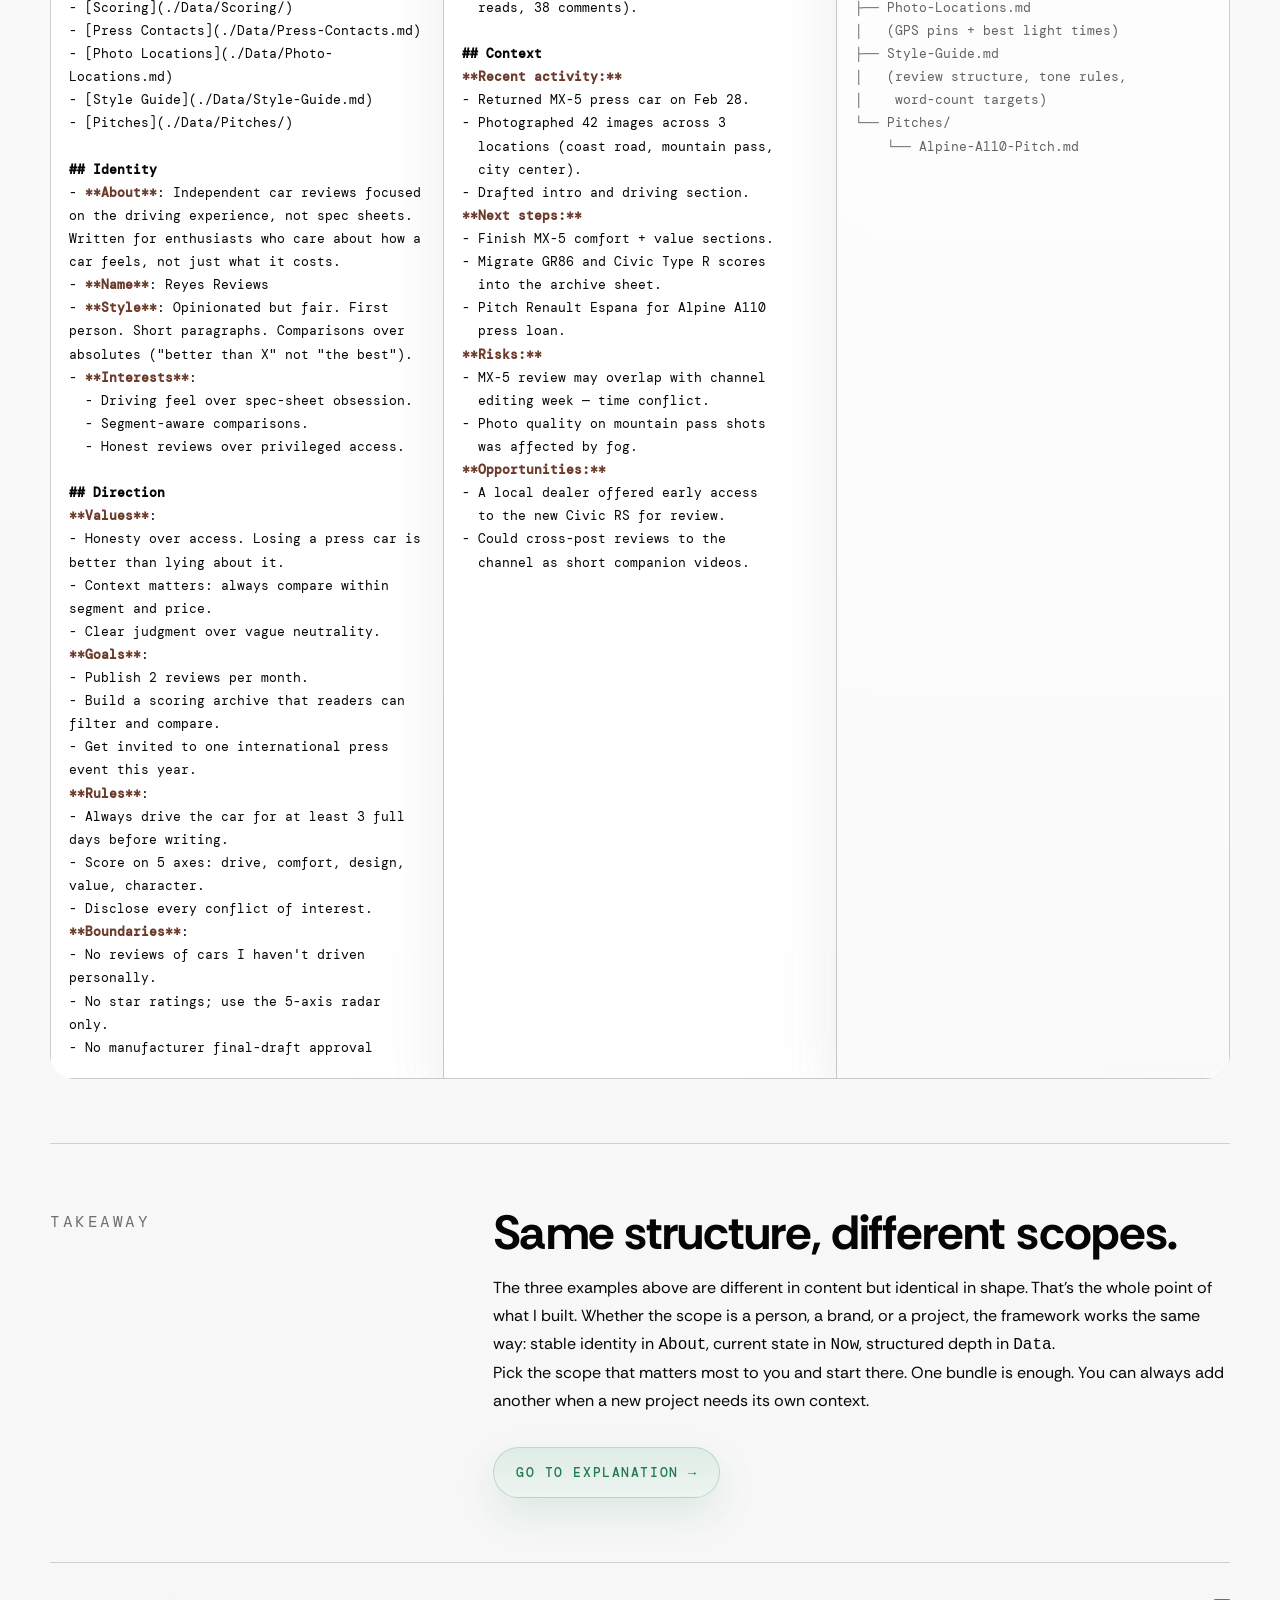
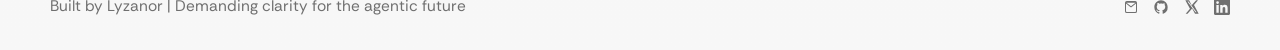
==== commit a4105c66: "Update eyebrow text and sync pending changes Change "A system I designed" to "A personal framework I" ====
--- a/examples.html
+++ b/examples.html
@@ -308,23 +308,23 @@
           <p class="eyebrow">Examples</p>
           <h1 id="examples-title">Three real bundles, filled in.</h1>
           <p class="hero__lead">
-            A blank template is hard to start from. These examples show the same person using About Now Data for three
+            A blank template is hard to start from. I created these examples to show the same person using About Now Data for three
             different scopes: personal identity, a YouTube channel, and a review project.
           </p>
           <div class="hero__summary">
             <p>
-              Each example includes a complete <code>About.md</code>, <code>Now.md</code>, and <code>Data/</code>
+              Each one includes a complete <code>About.md</code>, <code>Now.md</code>, and <code>Data/</code>
               structure. The content is fictional but realistic enough to copy, adapt, and make your own.
             </p>
             <p>
-              Notice how <code>About</code> stays stable across weeks, <code>Now</code> changes with every update,
+              Notice the pattern: <code>About</code> stays stable across weeks, <code>Now</code> changes with every update,
               and <code>Data</code> grows only where depth is needed.
             </p>
           </div>
         </div>
 
         <div class="hero__panel">
-          <p class="quote">The best way to understand the system is to see it filled in.</p>
+          <p class="quote">The best way to understand what I built is to see it filled in.</p>
           <dl class="panel-grid">
             <div class="panel-grid__row">
               <dt>Example 1</dt>
@@ -762,13 +762,13 @@
         <div class="section__body">
           <h2 id="takeaway-title">Same structure, different scopes.</h2>
           <p>
-            The three examples above are different in content but identical in shape. That is the point. Whether the
+            The three examples above are different in content but identical in shape. That's the whole point of what I built. Whether the
             scope is a person, a brand, or a project, the framework works the same way: stable identity in
             <code>About</code>, current state in <code>Now</code>, structured depth in <code>Data</code>.
           </p>
           <p>
             Pick the scope that matters most to you and start there. One bundle is enough. You can always add another
-            when a new project or identity needs its own context.
+            when a new project needs its own context.
           </p>
           <div class="examples-next">
             <a class="examples-next__link" href="learn.html">Go to Explanation →</a>
@@ -777,7 +777,7 @@
       </section>
 
       <footer class="footer">
-        <p class="footer__credit">Demanding a better clarity for the future | Lyzanor</p>
+        <p class="footer__credit">Built by Lyzanor | Demanding clarity for the agentic future</p>
         <div class="footer__social" aria-label="Links">
           <a class="footer__social-link" href="mailto:lyzanor@gmail.com" aria-label="Email">
             <svg class="footer__icon" viewBox="0 0 24 24" aria-hidden="true">
@@ -803,6 +803,14 @@
               />
             </svg>
           </a>
+          <a class="footer__social-link" href="https://www.linkedin.com/in/lyzanor/" target="_blank" rel="noreferrer" aria-label="LinkedIn">
+            <svg class="footer__icon" viewBox="0 0 24 24" aria-hidden="true">
+              <path
+                fill="currentColor"
+                d="M20.447 20.452h-3.554v-5.569c0-1.328-.027-3.037-1.852-3.037-1.853 0-2.136 1.445-2.136 2.939v5.667H9.351V9h3.414v1.561h.046c.477-.9 1.637-1.85 3.37-1.85 3.601 0 4.267 2.37 4.267 5.455v6.286zM5.337 7.433a2.062 2.062 0 0 1-2.063-2.065 2.064 2.064 0 1 1 2.063 2.065zm1.782 13.019H3.555V9h3.564v11.452zM22.225 0H1.771C.792 0 0 .774 0 1.729v20.542C0 23.227.792 24 1.771 24h20.451C23.2 24 24 23.227 24 22.271V1.729C24 .774 23.2 0 22.222 0h.003z"
+              />
+            </svg>
+          </a>
         </div>
       </footer>
     </main>
